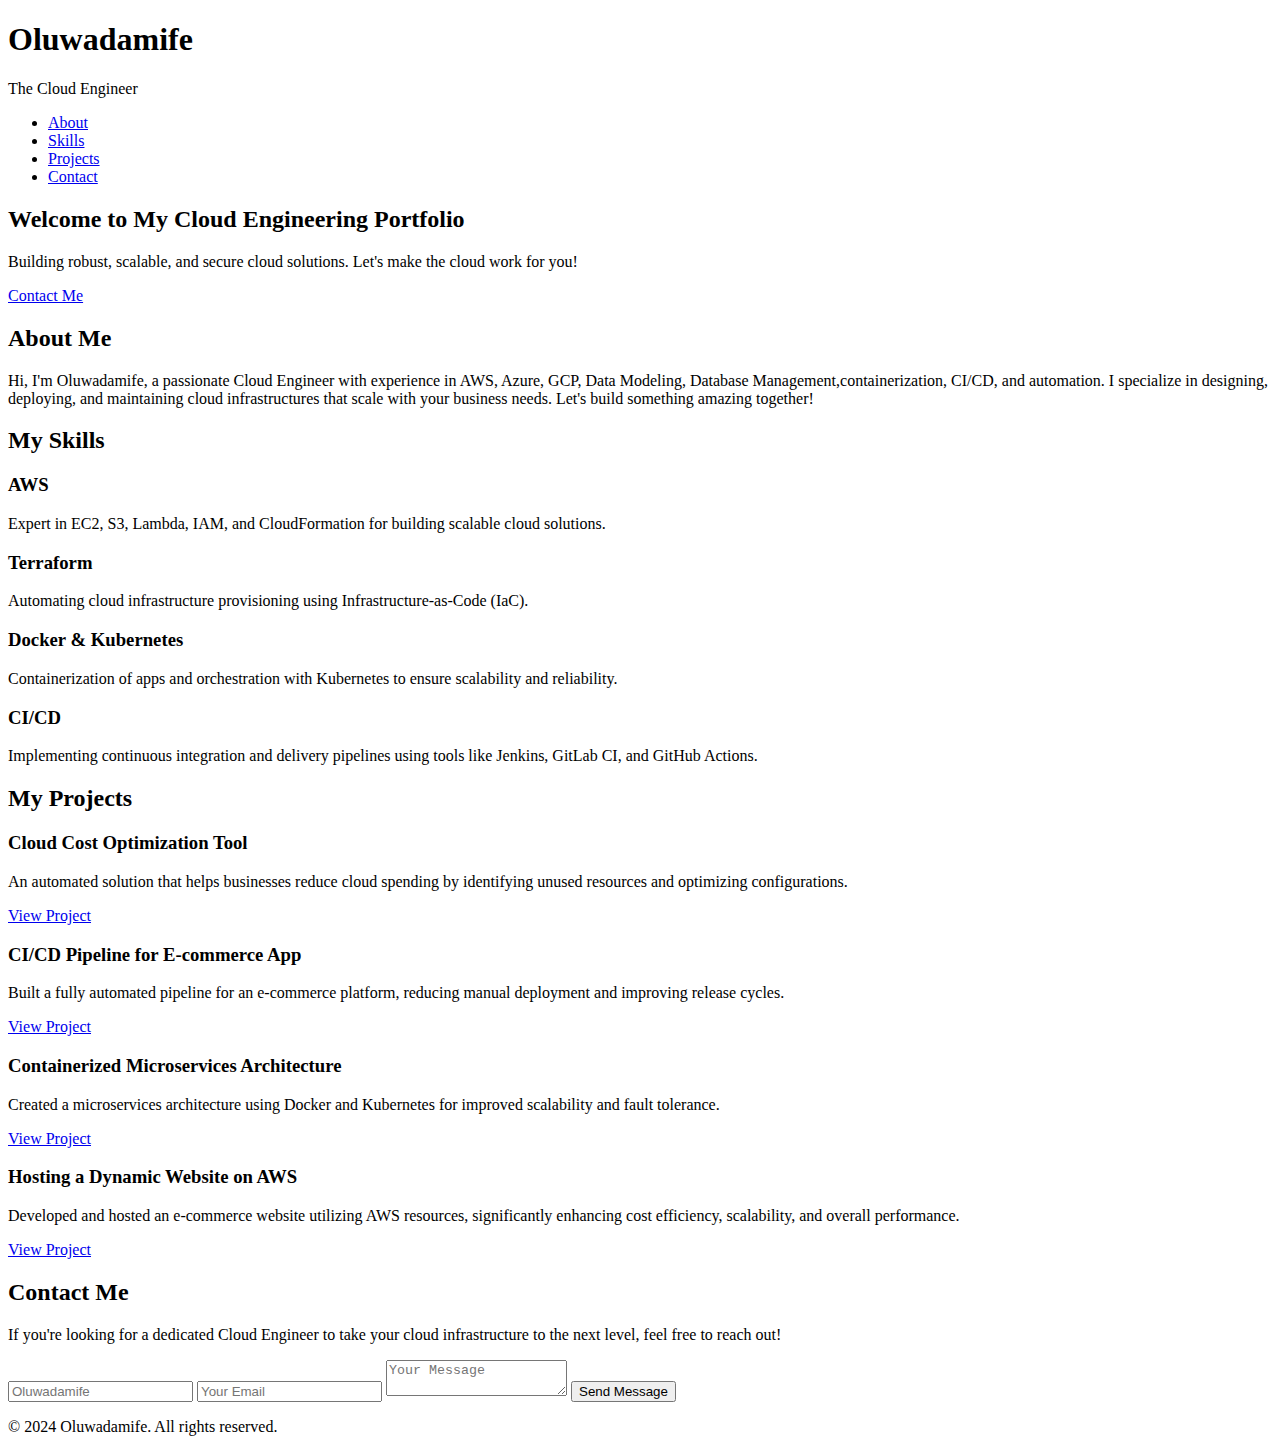
==== index.html @ aaf914dd "testing" ====
<!DOCTYPE html>
<html lang="en">
<head>
    <meta charset="UTF-8">
    <meta name="viewport" content="width=device-width, initial-scale=1.0">
    <meta name="description" content="Cloud Engineer Portfolio - Skills, Projects, and Contact">
    <title>Oluwadamife - The Cloud Engineer</title>
    <link href="https://fonts.googleapis.com/css2?family=Roboto:wght@400;500;700&family=Poppins:wght@300;400;600&display=swap" rel="stylesheet">
    <link rel="stylesheet" href="styles.css">
</head>
<body>
    <header>
        <div class="navbar">
            <div class="logo">
                <h1>Oluwadamife</h1>
                <p>The Cloud Engineer</p>
            </div>
            <nav>
                <ul>
                    <li><a href="#about">About</a></li>
                    <li><a href="#skills">Skills</a></li>
                    <li><a href="#projects">Projects</a></li>
                    <li><a href="#contact">Contact</a></li>
                </ul>
            </nav>
        </div>
    </header>

    <section id="hero">
        <div class="hero-content">
            <h2>Welcome to My Cloud Engineering Portfolio</h2>
            <p>Building robust, scalable, and secure cloud solutions. Let's make the cloud work for you!</p>
            <a href="#contact" class="btn">Contact Me</a>
        </div>
    </section>

    <section id="about">
        <div class="container">
            <h2>About Me</h2>
            <p>Hi, I'm Oluwadamife, a passionate Cloud Engineer with experience in AWS, Azure, GCP, Data Modeling, Database Management,containerization, CI/CD, and automation. I specialize in designing, deploying, and maintaining cloud infrastructures that scale with your business needs. Let's build something amazing together!</p>
        </div>
    </section>

    <section id="skills">
        <div class="container">
            <h2>My Skills</h2>
            <div class="skills-grid">
                <div class="skill">
                    <h3>AWS</h3>
                    <p>Expert in EC2, S3, Lambda, IAM, and CloudFormation for building scalable cloud solutions.</p>
                </div>
                <div class="skill">
                    <h3>Terraform</h3>
                    <p>Automating cloud infrastructure provisioning using Infrastructure-as-Code (IaC).</p>
                </div>
                <div class="skill">
                    <h3>Docker & Kubernetes</h3>
                    <p>Containerization of apps and orchestration with Kubernetes to ensure scalability and reliability.</p>
                </div>
                <div class="skill">
                    <h3>CI/CD</h3>
                    <p>Implementing continuous integration and delivery pipelines using tools like Jenkins, GitLab CI, and GitHub Actions.</p>
                </div>
            </div>
        </div>
    </section>

    <section id="projects">
        <div class="container">
            <h2>My Projects</h2>
            <div class="projects-grid">
                <div class="project">
                    <h3>Cloud Cost Optimization Tool</h3>
                    <p>An automated solution that helps businesses reduce cloud spending by identifying unused resources and optimizing configurations.</p>
                    <a href="#" class="btn">View Project</a>
                </div>
                <div class="project">
                    <h3>CI/CD Pipeline for E-commerce App</h3>
                    <p>Built a fully automated pipeline for an e-commerce platform, reducing manual deployment and improving release cycles.</p>
                    <a href="#" class="btn">View Project</a>
                </div>
                <div class="project">
                    <h3>Containerized Microservices Architecture</h3>
                    <p>Created a microservices architecture using Docker and Kubernetes for improved scalability and fault tolerance.</p>
                    <a href="#" class="btn">View Project</a>
                </div>
                <div class="project">
                    <h3>Hosting a Dynamic Website on AWS</h3>
                    <p>Developed and hosted an e-commerce website utilizing AWS resources, significantly enhancing cost efficiency, scalability, and overall performance.</p>
                    <a href="https://github.com/Wasiu-lab/Cloud-Engineering/tree/main/Hosting%20a%20Dynamic%20E-commerce%20Website%20AWS" class="btn" target="_blank">View Project</a>
                </div>
                
            </div>
        </div>
    </section>

    <section id="contact">
        <div class="container">
            <h2>Contact Me</h2>
            <p>If you're looking for a dedicated Cloud Engineer to take your cloud infrastructure to the next level, feel free to reach out!</p>
            <form id="contact-form">
                <input type="text" placeholder="Oluwadamife" required>
                <input type="email" placeholder="Your Email" required>
                <textarea placeholder="Your Message" required></textarea>
                <button type="submit" class="btn">Send Message</button>
            </form>
        </div>
    </section>

    <footer>
        <p>&copy; 2024 Oluwadamife. All rights reserved.</p>
    </footer>

    <script src="script.js"></script>
</body>
</html>
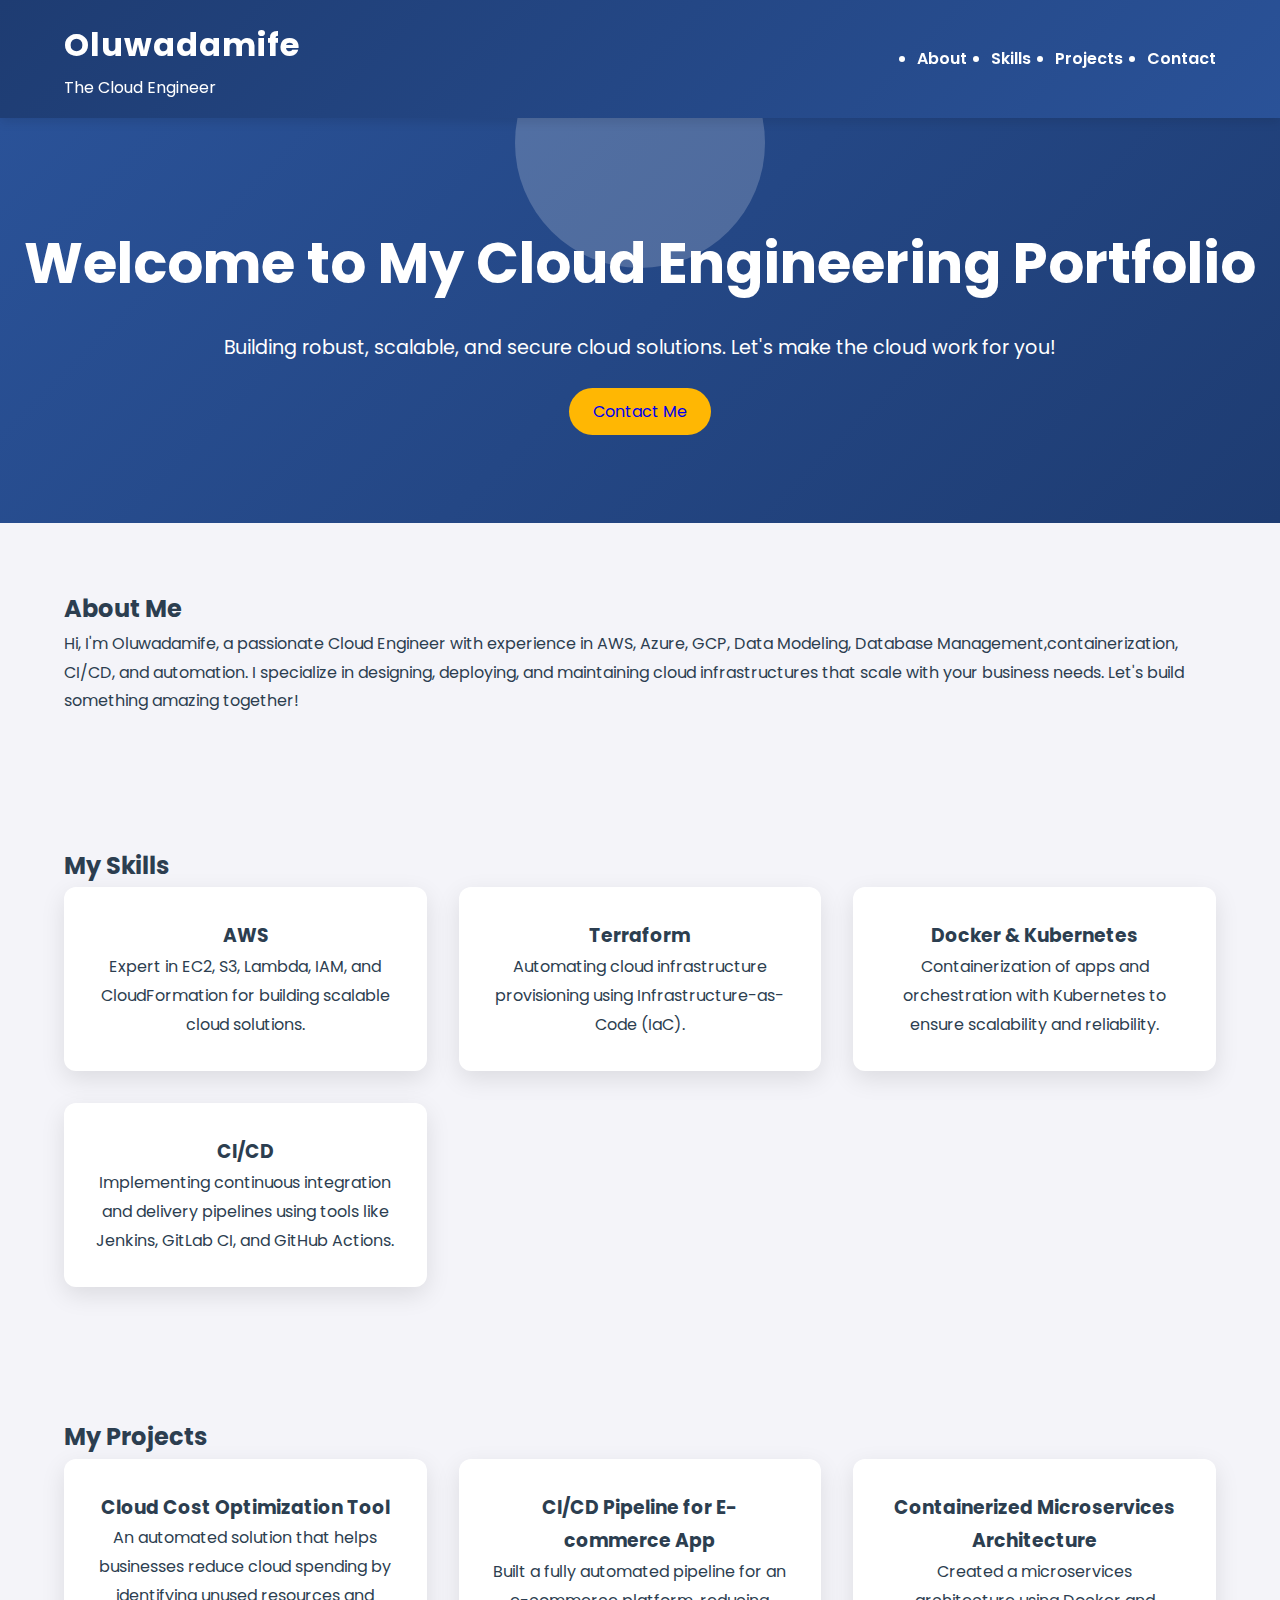
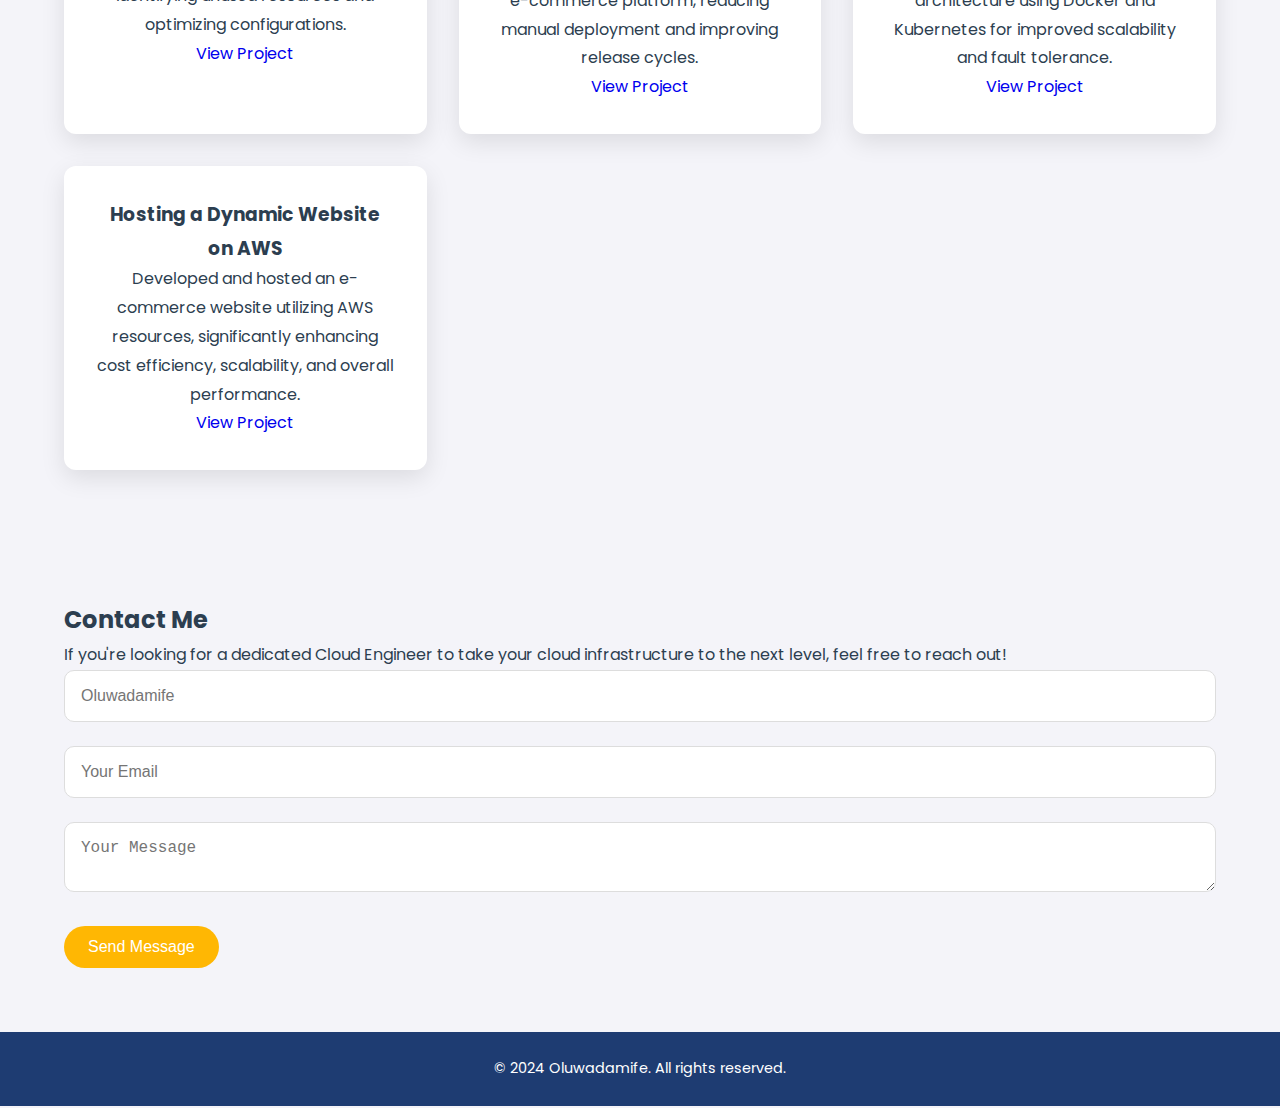
==== commit de5a3e32: "added 404 file, modified my index and css files for improvements" ====
--- a/index.html
+++ b/index.html
@@ -87,7 +87,7 @@
                 <div class="project">
                     <h3>Hosting a Dynamic Website on AWS</h3>
                     <p>Developed and hosted an e-commerce website utilizing AWS resources, significantly enhancing cost efficiency, scalability, and overall performance.</p>
-                    <a href="https://github.com/Wasiu-lab/Cloud-Engineering/tree/main/Hosting%20a%20Dynamic%20E-commerce%20Website%20AWS" class="btn" target="_blank">View Project</a>
+                    <a href="https://github.com/Mujiwarasqf/Code_Legends" class="btn" target="_blank">View Project</a>
                 </div>
                 
             </div>
--- a/styles.css
+++ b/styles.css
@@ -0,0 +1,235 @@
+/* Base Reset */
+* {
+    margin: 0;
+    padding: 0;
+    box-sizing: border-box;
+}
+
+body {
+    font-family: 'Poppins', sans-serif;
+    line-height: 1.8;
+    color: #2c3e50;
+    background-color: #f4f4f9;
+    scroll-behavior: smooth;
+}
+
+/* Global Links */
+a {
+    text-decoration: none;
+    transition: color 0.3s ease, transform 0.3s ease;
+}
+
+a:hover {
+    color: #ffb703;
+    transform: scale(1.05);
+}
+
+/* Header */
+header {
+    background: linear-gradient(135deg, #1e3c72, #2a5298);
+    color: white;
+    padding: 1rem 0;
+    position: sticky;
+    top: 0;
+    z-index: 1000;
+    box-shadow: 0 4px 10px rgba(0, 0, 0, 0.1);
+}
+
+.navbar {
+    display: flex;
+    justify-content: space-between;
+    align-items: center;
+    max-width: 1200px;
+    margin: 0 auto;
+    padding: 0 1.5rem;
+}
+
+.navbar .logo h1 {
+    font-size: 2rem;
+    letter-spacing: 1px;
+    animation: fadeIn 1.2s ease;
+}
+
+.navbar nav ul {
+    display: flex;
+    gap: 1.5rem;
+}
+
+.navbar nav ul li a {
+    color: white;
+    font-size: 1rem;
+    font-weight: 600;
+    transition: color 0.3s ease;
+}
+
+.navbar nav ul li a:hover {
+    color: #ffb703;
+}
+
+/* Hero Section */
+#hero {
+    background: linear-gradient(135deg, #2a5298, #1e3c72);
+    color: white;
+    padding: 6rem 1rem;
+    text-align: center;
+    position: relative;
+    overflow: hidden;
+}
+
+#hero h2 {
+    font-size: 3.5rem;
+    margin-bottom: 1rem;
+    animation: slideDown 1.2s ease;
+}
+
+#hero p {
+    font-size: 1.2rem;
+    margin-bottom: 2rem;
+    animation: fadeIn 1.5s ease;
+}
+
+#hero .btn {
+    background-color: #ffb703;
+    padding: 0.75rem 1.5rem;
+    border-radius: 30px;
+    font-size: 1rem;
+    transition: background 0.3s ease, transform 0.3s ease;
+}
+
+#hero .btn:hover {
+    background-color: #faa307;
+    transform: scale(1.1);
+}
+
+/* Floating Animation */
+#hero::before {
+    content: '';
+    position: absolute;
+    top: -100px;
+    left: 50%;
+    width: 250px;
+    height: 250px;
+    background: rgba(255, 255, 255, 0.2);
+    border-radius: 50%;
+    animation: float 6s infinite ease-in-out;
+    transform: translateX(-50%);
+}
+
+/* Section Styles */
+section {
+    padding: 4rem 1rem;
+    animation: fadeIn 1s ease-in-out;
+}
+
+.container {
+    max-width: 1200px;
+    margin: 0 auto;
+    padding: 0 1.5rem;
+}
+
+/* Grid Layouts */
+.skills-grid, .projects-grid {
+    display: grid;
+    grid-template-columns: repeat(auto-fit, minmax(280px, 1fr));
+    gap: 2rem;
+}
+
+.skill, .project {
+    background-color: white;
+    padding: 2rem;
+    border-radius: 12px;
+    box-shadow: 0 8px 24px rgba(0, 0, 0, 0.1);
+    text-align: center;
+    transition: transform 0.3s ease, box-shadow 0.3s ease;
+}
+
+.skill:hover, .project:hover {
+    transform: translateY(-10px);
+    box-shadow: 0 12px 30px rgba(0, 0, 0, 0.15);
+}
+
+/* Form Styles */
+form input, form textarea {
+    width: 100%;
+    padding: 1rem;
+    margin-bottom: 1.5rem;
+    border: 1px solid #ddd;
+    border-radius: 10px;
+    font-size: 1rem;
+    transition: border 0.3s ease;
+}
+
+form input:focus, form textarea:focus {
+    border-color: #ffb703;
+    outline: none;
+}
+
+form button {
+    background-color: #ffb703;
+    color: white;
+    padding: 0.75rem 1.5rem;
+    border: none;
+    border-radius: 30px;
+    font-size: 1rem;
+    transition: background 0.3s ease, transform 0.3s ease;
+}
+
+form button:hover {
+    background-color: #faa307;
+    transform: scale(1.1);
+}
+
+/* Footer */
+footer {
+    background: #1e3c72;
+    color: white;
+    padding: 1.5rem 0;
+    text-align: center;
+    font-size: 0.9rem;
+}
+
+/* Keyframes for Animations */
+@keyframes fadeIn {
+    from {
+        opacity: 0;
+    }
+    to {
+        opacity: 1;
+    }
+}
+
+@keyframes slideDown {
+    from {
+        transform: translateY(-20px);
+        opacity: 0;
+    }
+    to {
+        transform: translateY(0);
+        opacity: 1;
+    }
+}
+
+@keyframes float {
+    0%, 100% {
+        transform: translateX(-50%) translateY(-10px);
+    }
+    50% {
+        transform: translateX(-50%) translateY(10px);
+    }
+}
+
+/* Responsive Design */
+@media (max-width: 768px) {
+    .navbar nav ul {
+        flex-direction: column;
+        gap: 1rem;
+    }
+
+    #hero h2 {
+        font-size: 2.5rem;
+    }
+
+    .skills-grid, .projects-grid {
+        grid-template-columns: 1fr;
+    }
+}
